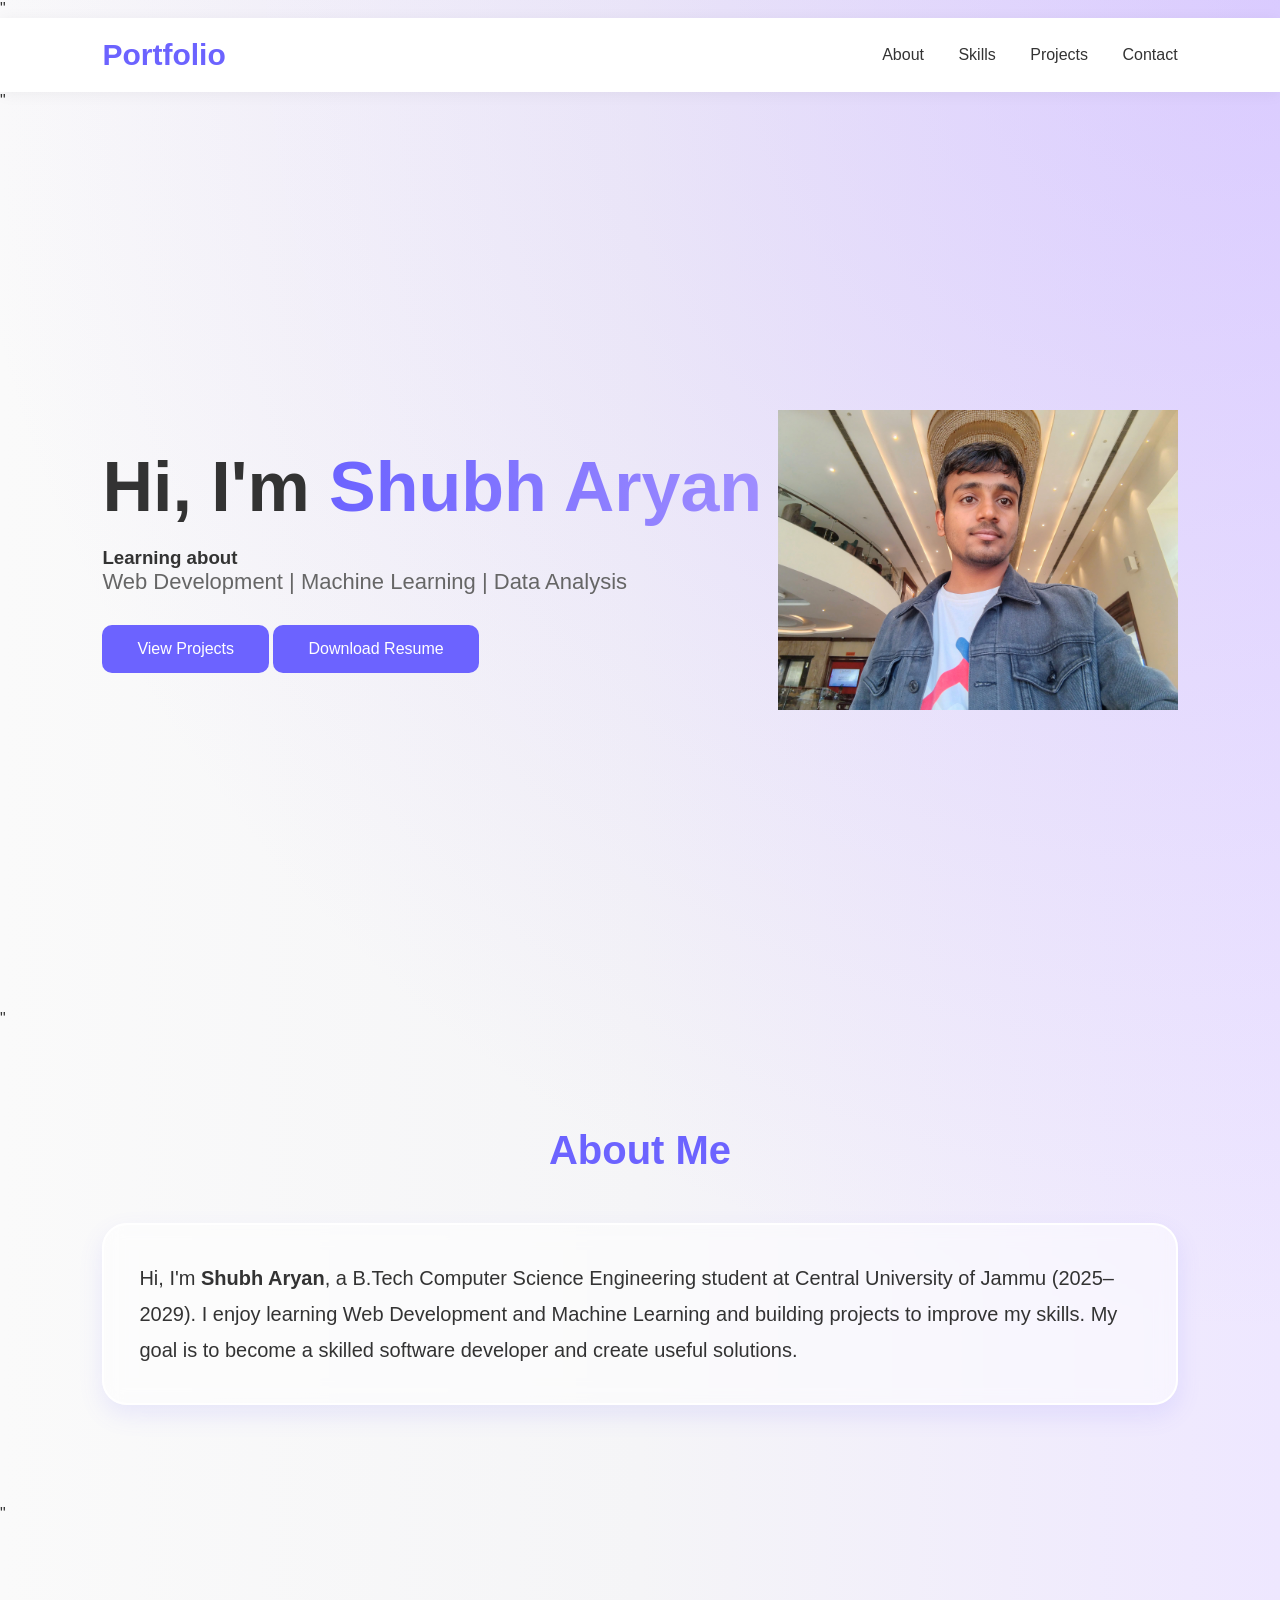
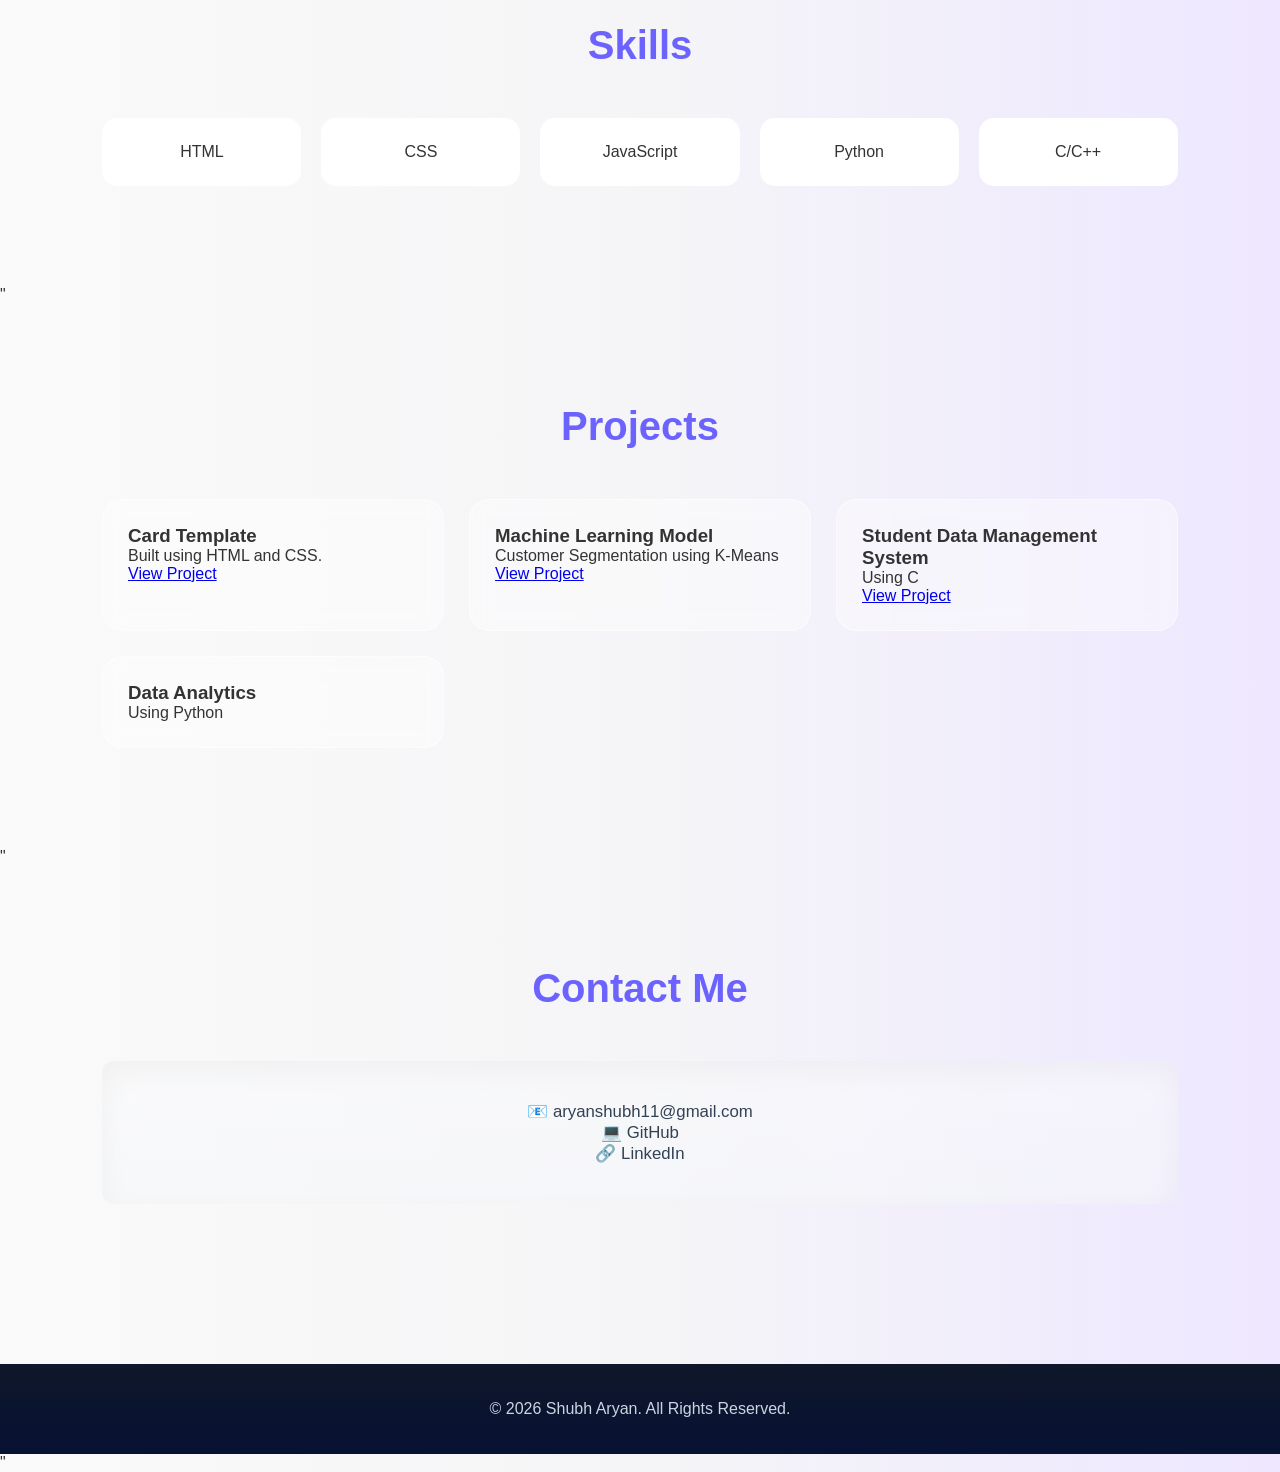
==== index.html @ 2c90e56a "Add index.html, remove old files, rename CSS Introduce a new index.html as the main portfolio page (" ====
<!DOCTYPE html>
<html lang="en">
  <head>
    <meta charset="UTF-8">
    <meta name="viewport" content="width=device-width, initial-scale=1.0">
    <title>Shubh Aryan Portfolio</title>
    <link rel="stylesheet" href="style.css">
  </head>"

<body>
  <header>
    <div class="logo">Portfolio</div>
    <nav>
      <a href="#about">About</a>
      <a href="#skills">Skills</a>
      <a href="#projects">Projects</a>
      <a href="#contact">Contact</a>
    </nav>
  </header>"

<section class="hero">
  <div class="hero-text">
    <h1>Hi, I'm <span>Shubh Aryan</span></h1>
    <h3>Learning about</h3>
    <p>Web Development | Machine Learning | Data Analysis</p>
    <a href="#projects" class="btn">View Projects</a>
    <a href="resume.pdf" class="btn">Download Resume</a>
  </div>
  <img src="Shubh.jpg" alt="Profile" class="profile-img">
</section>"

<section id="about">
  <h2>About Me</h2>
  <div class="about">
    <p>
      Hi, I'm <strong>Shubh Aryan</strong>, a B.Tech Computer Science Engineering student at Central University of Jammu (2025–2029).
      I enjoy learning Web Development and Machine Learning and building projects to improve my skills.
      My goal is to become a skilled software developer and create useful solutions.
    </p>
  </div>
</section>"

<section id="skills">
  <h2>Skills</h2>
  <div class="skills-container">
    <div class="skill">HTML</div>
    <div class="skill">CSS</div>
    <div class="skill">JavaScript</div>
    <div class="skill">Python</div>
    <div class="skill">C/C++</div>
  </div>
</section>"

<section id="projects">
  <h2>Projects</h2>
  <div class="project-container">
    <div class="project">
      <h3>Card Template</h3>
      <p>Built using HTML and CSS.</p>
      <a href="https://github.com/aryanshubh11/Card-Template" target="_blank">View Project</a>
    </div>
    <div class="project">
      <h3>Machine Learning Model</h3>
      <p>Customer Segmentation using K-Means</p>
      <a href="https://github.com/aryanshubh11/Customer-Segmentation" target="_blank">View Project</a>
    </div>
    <div class="project">
      <h3>Student Data Management System</h3>
      <p>Using C</p>
      <a href="https://github.com/aryanshubh11/Student-Data-Management-System" target="_blank">View Project</a>
    </div>
    <div class="project">
      <h3>Data Analytics</h3>
      <p>Using Python</p>
    </div>
  </div>
</section>"

<section id="contact">
  <h2>Contact Me</h2>
  <div class="contact">
    <p><a href="mailto:aryanshubh11@gmail.com">📧 aryanshubh11@gmail.com</a></p>
    <p><a href="https://github.com/aryanshubh11" target="_blank">💻 GitHub</a></p>
    <p><a href="https://www.linkedin.com/in/shubharyan" target="_blank">🔗 LinkedIn</a></p>
  </div>
</section>
<footer>
  <p>© 2026 Shubh Aryan. All Rights Reserved.</p>
</footer>"

</body>

</html>
---- style.css ----
/* ===== GLOBAL ===== */

*{
    margin:0;
    padding:0;
    box-sizing:border-box;
    font-family:'Poppins',sans-serif;
}

html{
    scroll-behavior:smooth;
}

body{
    background:
    radial-gradient(
        circle at top right,
        rgba(180,150,255,0.35),
        transparent 40%
    ),
    linear-gradient(
        90deg,
        #fafafa,
        #f5f5f7,
        #eee7ff
    );

    color:#333;
    overflow-x:hidden;
}

/* ===== NAVBAR ===== */

header{
    position:sticky;
    top:0;
    z-index:1000;

    display:flex;
    justify-content:space-between;
    align-items:center;

    padding:20px 8%;

    background:#fff;
    box-shadow:0 2px 15px rgba(0,0,0,.05);
}

.logo{
    font-size:30px;
    font-weight:700;
    color:#6c63ff;
}

nav a{
    text-decoration:none;
    color:#333;
    margin-left:30px;
    font-weight:500;
    position:relative;
}

nav a::after{
    content:'';
    position:absolute;
    left:0;
    bottom:-5px;
    width:0;
    height:2px;
    background:#6c63ff;
    transition:.4s;
}

nav a:hover::after{
    width:100%;
}

/* ===== HERO ===== */

.hero{
    min-height:100vh;
    display:flex;
    justify-content:space-between;
    align-items:center;
    padding:0 8%;
}

.hero-text{
    animation:slideLeft 1s ease;
}

.hero-text h1{
    font-size:70px;
    margin-bottom:20px;
}

.hero-text span{
    background:linear-gradient(
        90deg,
        #6c63ff,
        #9f8dff
    ); 
    background-clip:text;
    -webkit-text-fill-color:transparent;
}

.hero-text p{
    font-size:22px;
    color:#666;
    margin-bottom:30px;
}

/* ===== BUTTONS ===== */

.btn{
    display:inline-block;
    padding:15px 35px;
    border-radius:10px;

    text-decoration:none;
    color:#fff;

    background:#6c63ff;

    transition:.3s;
}

.btn:hover{
    transform:translateY(-5px);
    box-shadow:0 10px 25px rgba(108,99,255,.3);
}

/* ===== PROFILE IMAGE ===== */

.profile-img{
    width:400px;
    animation:float 4s ease-in-out infinite;
}

/* ===== SECTION ===== */

section{
    padding:100px 8%;
}

section h2{
    text-align:center;
    font-size:40px;
    color:#6c63ff;
    margin-bottom:50px;
}

/* ===== ABOUT ===== */

.about{
    max-width:1400px;

    margin:0 auto;

    padding:35px;

    border:2px solid #fff;
    border-radius:25px;

    background:rgba(255,255,255,0.5);

    backdrop-filter:blur(10px);

    box-shadow:
    0 10px 25px rgba(108,99,255,0.12);

    transition:0.4s;
}

.about:hover{

    transform:translateY(-5px);

    box-shadow:
    0 15px 35px rgba(108,99,255,0.20);

    border-color:rgba(108,99,255,0.20);
}

.about p{

    font-size:20px;

    line-height:1.8;

    color:#333;
}

/* ===== SKILLS ===== */

.skills-container{
    display:grid;

    grid-template-columns:
    repeat(auto-fit,minmax(180px,1fr));

    gap:20px;
}

.skill{
    background:#fff;

    padding:25px;

    border-radius:15px;

    text-align:center;

    transition:.4s;
}

.skill:hover{
    transform:translateY(-10px);
    box-shadow:0 15px 30px rgba(108,99,255,0.20);
}

/* ===== PROJECTS ===== */

.project-container{
    display:grid;

    grid-template-columns:
    repeat(auto-fit,minmax(280px,1fr));

    gap:25px;
}

.projects a{
    text-decoration: none;
}

.project{
    padding:25px;

    border-radius:20px;

    background:rgba(255,255,255,.4);

    backdrop-filter:blur(10px);

    border:1px solid rgba(255,255,255,.5);

    transition:.4s;
}

.project{
    transition:transform .45s cubic-bezier(.2,.9,.2,1), box-shadow .45s ease, filter .45s ease;
    will-change:transform, box-shadow;
}

.project:hover{
    transform:translateY(-12px) rotateZ(-0.5deg);
    filter:brightness(1.03) saturate(1.05);
    box-shadow: 0 35px 70px rgba(108,99,255,0.20);
}

/* ===== CONTACT ===== */

.contact{
    text-align:center;
    padding:40px 20px;
    background: linear-gradient(180deg, rgba(250,250,252,0.6), rgba(245,247,250,0.6));
    border-radius:12px;
    box-shadow: 0 10px 30px rgba(10,20,35,0.04) inset;
}

.contact a{
    margin:10px 0;
    color:#334155;
    font-size:1.05rem;
    text-decoration: none;
}

.contact .contact-btn{
    display:inline-block;
    margin-top:14px;
    padding:10px 20px;
    background:linear-gradient(90deg,#4f46e5,#06b6d4);
    color:#fff;
    border-radius:10px;
    box-shadow: 0 8px 20px rgba(79,70,229,0.18);
    text-decoration:none;
    transition:transform .25s ease, box-shadow .25s ease;
}

.contact .contact-btn:hover{transform:translateY(-4px);box-shadow:0 18px 40px rgba(79,70,229,0.16)}

/* ===== FOOTER ===== */

footer{
    text-align:center;
    padding:36px 18px;
    background:linear-gradient(180deg,#0f172a,#071133);
    color:#cbd5e1;
    margin-top:60px;
}

footer a{color:#93c5fd;text-decoration:none}
footer small{display:block;opacity:.75;margin-top:6px}

/* ===== ANIMATIONS ===== */

@keyframes slideLeft{
    from{opacity:0;transform:translateX(-100px);filter:blur(6px);} 
    to{opacity:1;transform:translateX(0);filter:blur(0);} 
}

@keyframes float{
    0%{transform:translateY(0)}
    50%{transform:translateY(-12px)}
    100%{transform:translateY(0)}
}

/* subtle entrance for sections */
.section-animate{opacity:0;transform:translateY(18px);transition:all .7s cubic-bezier(.2,.9,.2,1)}
.section-animate.visible{opacity:1;transform:translateY(0)}

/* ===== RESPONSIVE ===== */

@media(max-width:900px){

    .hero{
        flex-direction:column;
        justify-content:center;
        text-align:center;
        gap:40px;
    }

    .hero-text h1{
        font-size:50px;
    }

    .profile-img{
        width:280px;
    }

    nav{
        display:none;
    }

    .about-box{
        padding:25px;
    }

    .contact{padding:28px 16px}
    footer{padding:28px 12px}
}
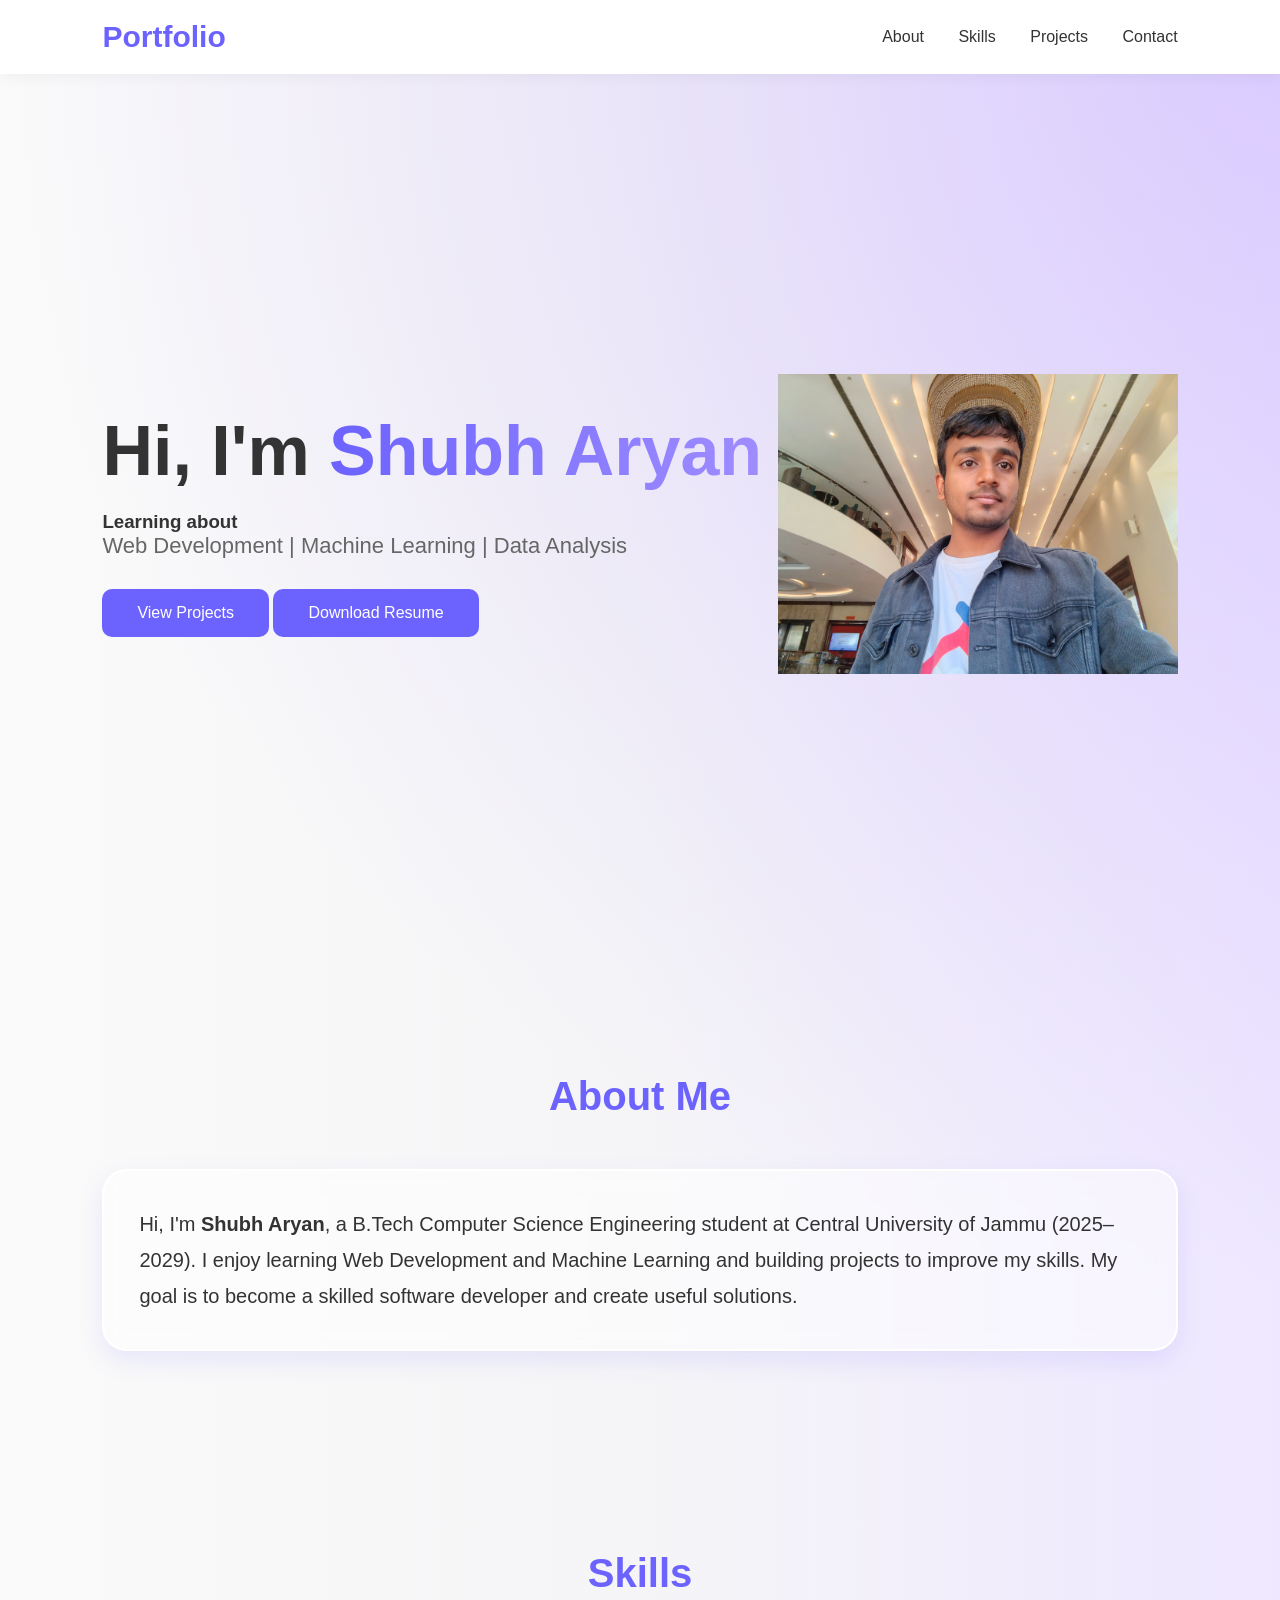
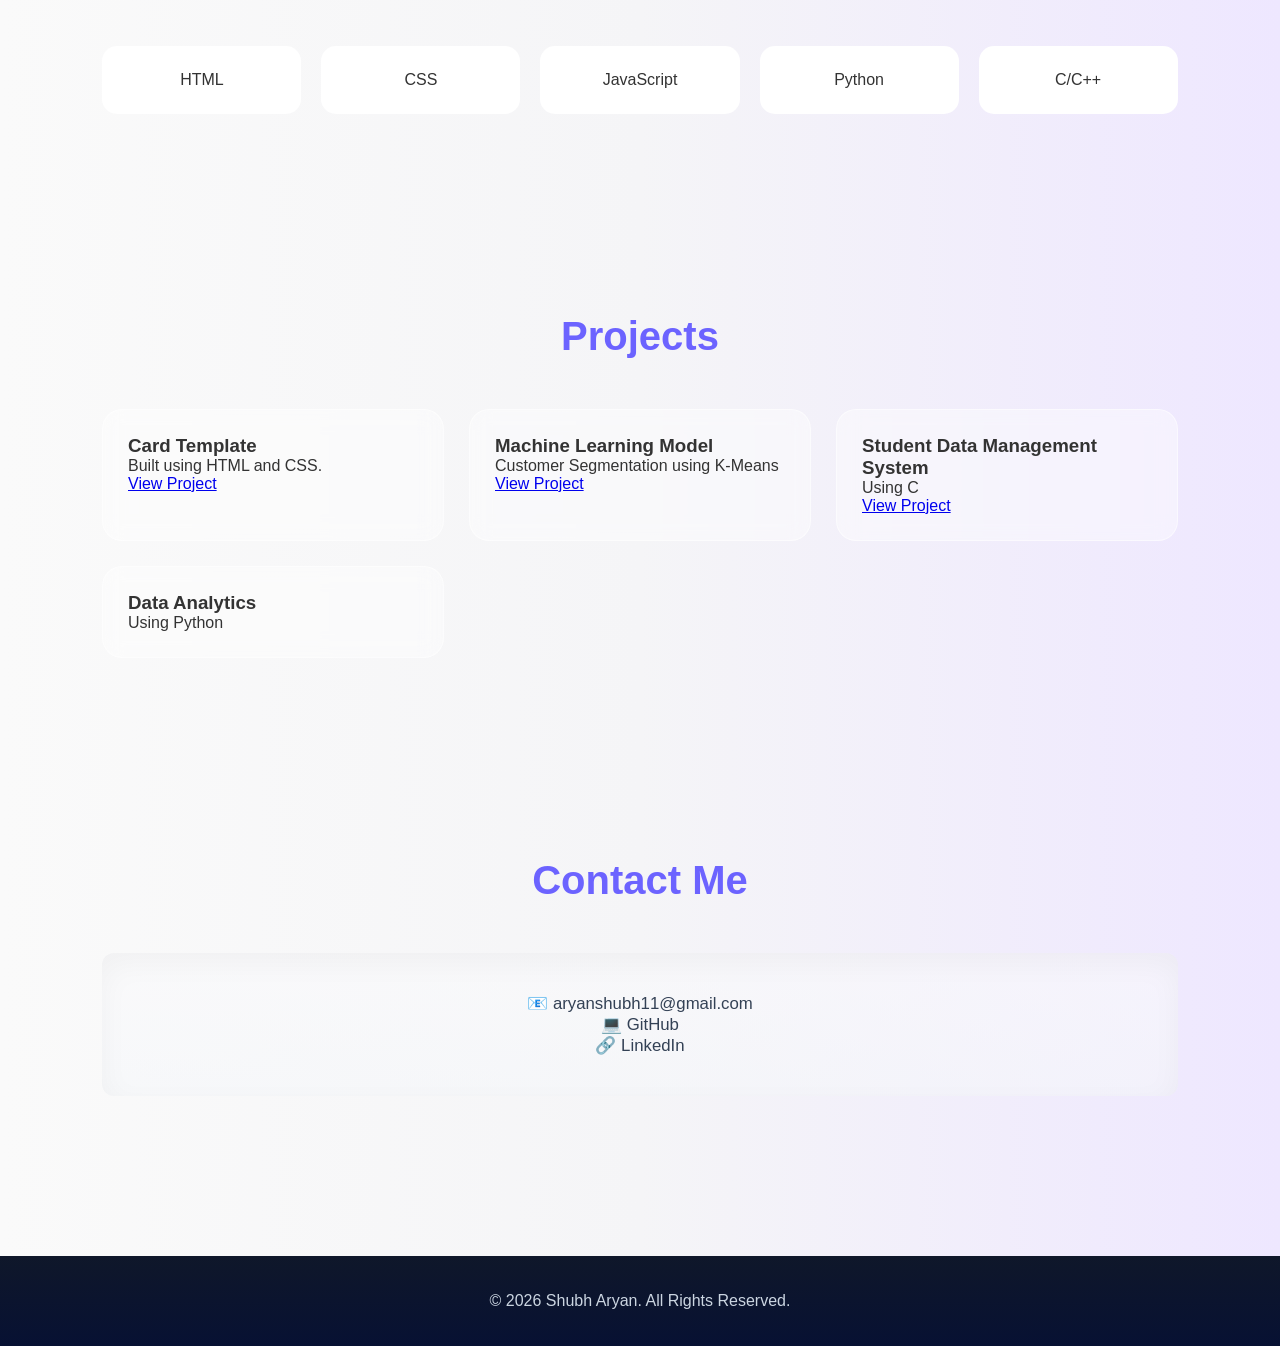
==== commit 3ba55144: "Update index.html" ====
--- a/index.html
+++ b/index.html
@@ -5,7 +5,7 @@
     <meta name="viewport" content="width=device-width, initial-scale=1.0">
     <title>Shubh Aryan Portfolio</title>
     <link rel="stylesheet" href="style.css">
-  </head>"
+  </head>
 
 <body>
   <header>
@@ -16,7 +16,7 @@
       <a href="#projects">Projects</a>
       <a href="#contact">Contact</a>
     </nav>
-  </header>"
+  </header>
 
 <section class="hero">
   <div class="hero-text">
@@ -27,7 +27,7 @@
     <a href="resume.pdf" class="btn">Download Resume</a>
   </div>
   <img src="Shubh.jpg" alt="Profile" class="profile-img">
-</section>"
+</section>
 
 <section id="about">
   <h2>About Me</h2>
@@ -38,7 +38,7 @@
       My goal is to become a skilled software developer and create useful solutions.
     </p>
   </div>
-</section>"
+</section>
 
 <section id="skills">
   <h2>Skills</h2>
@@ -49,7 +49,7 @@
     <div class="skill">Python</div>
     <div class="skill">C/C++</div>
   </div>
-</section>"
+</section>
 
 <section id="projects">
   <h2>Projects</h2>
@@ -74,7 +74,7 @@
       <p>Using Python</p>
     </div>
   </div>
-</section>"
+</section>
 
 <section id="contact">
   <h2>Contact Me</h2>
@@ -86,7 +86,7 @@
 </section>
 <footer>
   <p>© 2026 Shubh Aryan. All Rights Reserved.</p>
-</footer>"
+</footer>
 
 </body>
 
